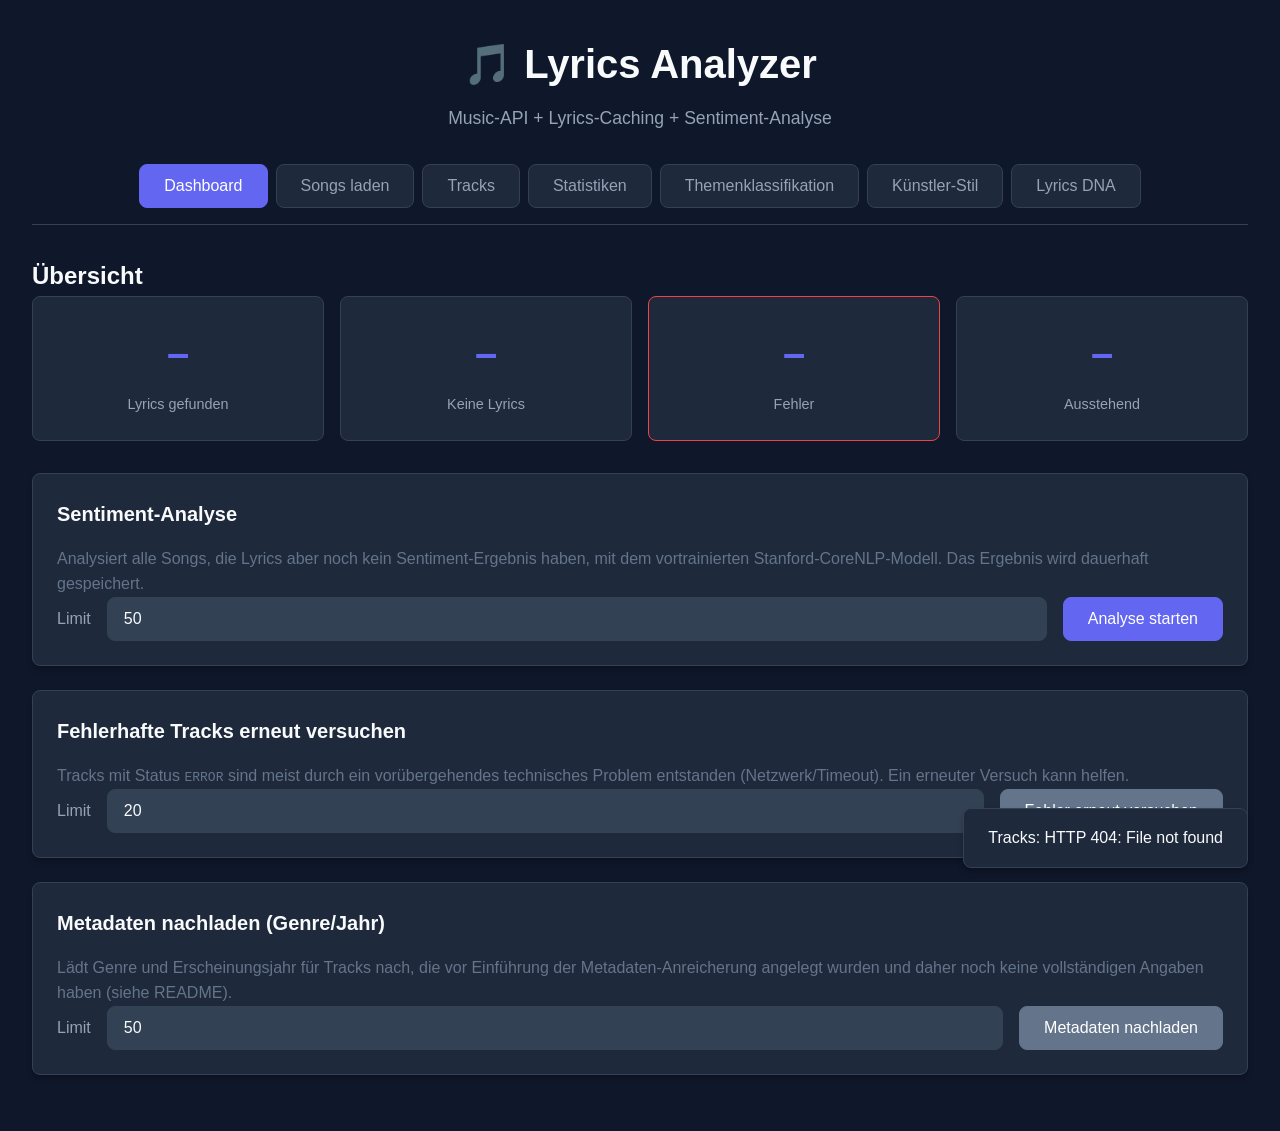
==== src/main/resources/static/index.html @ 30e9c6b4 "bug fixing" ====
<!DOCTYPE html>
<html lang="de">
<head>
    <meta charset="UTF-8">
    <meta name="viewport" content="width=device-width, initial-scale=1.0">
    <title>Lyrics Analyzer</title>
    <link rel="stylesheet" href="style.css">
</head>
<body>
<div class="app">

    <header class="app-header">
        <h1>🎵 Lyrics Analyzer</h1>
        <p class="subtitle">Music-API + Lyrics-Caching + Sentiment-Analyse</p>
    </header>

    <nav class="tabs" id="tabs">
        <button class="tab-button active" data-tab="dashboard">Dashboard</button>
        <button class="tab-button" data-tab="ingestion">Songs laden</button>
        <button class="tab-button" data-tab="tracks">Tracks</button>
        <button class="tab-button" data-tab="stats">Statistiken</button>
        <button class="tab-button" data-tab="themes">Themenklassifikation</button>
        <button class="tab-button" data-tab="style">Künstler-Stil</button>
        <button class="tab-button" data-tab="dna">Lyrics DNA</button>
    </nav>

    <main>

        <!-- DASHBOARD -->
        <section class="tab-panel active" id="panel-dashboard">
            <h2>Übersicht</h2>
            <div class="status-cards" id="status-cards">
                <div class="status-card" data-status="FOUND">
                    <div class="status-card-count" id="count-FOUND">–</div>
                    <div class="status-card-label">Lyrics gefunden</div>
                </div>
                <div class="status-card" data-status="NOT_FOUND">
                    <div class="status-card-count" id="count-NOT_FOUND">–</div>
                    <div class="status-card-label">Keine Lyrics</div>
                </div>
                <div class="status-card status-card-error" data-status="ERROR">
                    <div class="status-card-count" id="count-ERROR">–</div>
                    <div class="status-card-label">Fehler</div>
                </div>
                <div class="status-card" data-status="PENDING">
                    <div class="status-card-count" id="count-PENDING">–</div>
                    <div class="status-card-label">Ausstehend</div>
                </div>
            </div>

            <div class="card">
                <h3>Sentiment-Analyse</h3>
                <p class="muted">
                    Analysiert alle Songs, die Lyrics aber noch kein Sentiment-Ergebnis haben,
                    mit dem vortrainierten Stanford-CoreNLP-Modell. Das Ergebnis wird dauerhaft gespeichert.
                </p>
                <div class="form-row">
                    <label for="sentiment-limit">Limit</label>
                    <input type="number" id="sentiment-limit" value="50" min="1" max="500">
                    <button class="btn btn-primary" id="btn-run-sentiment">Analyse starten</button>
                </div>
                <div id="sentiment-result" class="result-box hidden"></div>
            </div>

            <div class="card">
                <h3>Fehlerhafte Tracks erneut versuchen</h3>
                <p class="muted">
                    Tracks mit Status <code>ERROR</code> sind meist durch ein vorübergehendes technisches
                    Problem entstanden (Netzwerk/Timeout). Ein erneuter Versuch kann helfen.
                </p>
                <div class="form-row">
                    <label for="retry-limit">Limit</label>
                    <input type="number" id="retry-limit" value="20" min="1" max="200">
                    <button class="btn btn-secondary" id="btn-retry-errors">Fehler erneut versuchen</button>
                </div>
                <div id="retry-result" class="result-box hidden"></div>
            </div>

            <div class="card">
                <h3>Metadaten nachladen (Genre/Jahr)</h3>
                <p class="muted">
                    Lädt Genre und Erscheinungsjahr für Tracks nach, die vor Einführung der
                    Metadaten-Anreicherung angelegt wurden und daher noch keine vollständigen
                    Angaben haben (siehe README).
                </p>
                <div class="form-row">
                    <label for="metadata-limit">Limit</label>
                    <input type="number" id="metadata-limit" value="50" min="1" max="500">
                    <button class="btn btn-secondary" id="btn-backfill-metadata">Metadaten nachladen</button>
                </div>
                <div id="backfill-result" class="result-box hidden"></div>
            </div>
        </section>

        <!-- INGESTION -->
        <section class="tab-panel" id="panel-ingestion">
            <h2>Songs suchen &amp; Lyrics laden</h2>
            <div class="card">
                <p class="muted">
                    Suchbegriff im Deezer-Format, z.B. <code>artist:"Coldplay"</code> für einen bestimmten
                    Künstler oder einfach ein freier Suchbegriff wie <code>Coldplay</code>.
                    Bereits geladene Songs werden automatisch erkannt und nicht erneut bei lyrics.ovh abgefragt.
                </p>
                <form id="ingestion-form" class="form-grid">
                    <label for="search-query">Suchbegriff</label>
                    <input type="text" id="search-query" placeholder='artist:"Coldplay"' required>

                    <label for="ingestion-limit">Max. Songs</label>
                    <input type="number" id="ingestion-limit" value="20" min="1" max="100">

                    <button type="submit" class="btn btn-primary">Songs laden</button>
                </form>
                <div id="ingestion-loading" class="loading hidden">
                    <div class="spinner"></div>
                    <span>Lade Songs und Lyrics … das kann je nach Anzahl etwas dauern.</span>
                </div>
                <div id="ingestion-result" class="result-box hidden"></div>
            </div>

            <div class="card history-card">
                <h3>Letzte Suchanfragen</h3>
                <ul id="ingestion-history" class="history-list">
                    <li class="muted">Noch keine Suche durchgeführt.</li>
                </ul>
            </div>
        </section>

        <!-- TRACKS -->
        <section class="tab-panel" id="panel-tracks">
            <h2>Tracks</h2>
            <div class="card">
                <div class="filter-row">
                    <input type="text" id="track-search" placeholder="Suche nach Künstler oder Titel …">
                    <select id="track-status-filter">
                        <option value="">Alle Status</option>
                        <option value="FOUND">FOUND</option>
                        <option value="NOT_FOUND">NOT_FOUND</option>
                        <option value="ERROR">ERROR</option>
                        <option value="PENDING">PENDING</option>
                    </select>
                    <button class="btn btn-secondary" id="btn-apply-filter">Filtern</button>
                </div>

                <div class="table-wrapper">
                    <table id="tracks-table">
                        <thead>
                        <tr>
                            <th>ID</th>
                            <th>Künstler</th>
                            <th>Titel</th>
                            <th>Album</th>
                            <th>Lyrics-Status</th>
                            <th>Sentiment</th>
                            <th>Score</th>
                            <th></th>
                        </tr>
                        </thead>
                        <tbody id="tracks-tbody">
                        <tr><td colspan="8" class="muted">Lade Tracks …</td></tr>
                        </tbody>
                    </table>
                </div>

                <div class="pagination" id="pagination">
                    <button class="btn btn-secondary" id="btn-prev-page" disabled>← Zurück</button>
                    <span id="pagination-info">Seite 1</span>
                    <button class="btn btn-secondary" id="btn-next-page" disabled>Weiter →</button>
                </div>
            </div>
        </section>

        <!-- STATS -->
        <section class="tab-panel" id="panel-stats">
            <h2>Statistiken</h2>

            <div class="card">
                <h3>Durchschnittliches Sentiment pro Genre</h3>
                <div id="stats-genre" class="stats-list">
                    <p class="muted">Lade Statistik …</p>
                </div>
            </div>

            <div class="card">
                <h3>Durchschnittliches Sentiment pro Erscheinungsjahr</h3>
                <div id="stats-year" class="stats-list">
                    <p class="muted">Lade Statistik …</p>
                </div>
            </div>
        </section>

        <!-- THEMES -->
        <section class="tab-panel" id="panel-themes">
            <h2>Themenklassifikation</h2>

            <div class="card">
                <h3>Thema für einzelnen Track vorhersagen</h3>
                <div class="form-row">
                    <input type="text" id="theme-artist" placeholder="Künstler">
                    <input type="text" id="theme-title" placeholder="Titel">
                    <button class="btn btn-primary" id="btn-classify-theme">Thema vorhersagen</button>
                </div>
                <div id="theme-result" class="result-box hidden"></div>
            </div>

            <div class="card">
                <h3>Klassifikator trainieren</h3>
                <p class="muted">Trainiert den Klassifikator mit manuell gelabelten Tracks und klassifiziert alle ungelabelten Tracks.</p>
                <div class="form-row">
                    <button class="btn btn-primary" id="btn-train-theme">Klassifikator trainieren</button>
                    <button class="btn btn-secondary" id="btn-classify-all">Alle klassifizieren</button>
                </div>
                <div id="theme-train-result" class="result-box hidden"></div>
            </div>
        </section>

        <!-- STYLE -->
        <section class="tab-panel" id="panel-style">
            <h2>Künstler-Stil-Analyse</h2>

            <div class="card">
                <h3>Künstler vergleichen</h3>
                <div class="form-row">
                    <input type="text" id="artist1" placeholder="Künstler 1">
                    <input type="text" id="artist2" placeholder="Künstler 2">
                    <button class="btn btn-primary" id="btn-compare-artists">Vergleichen</button>
                </div>
                <div id="style-compare-result" class="result-box hidden"></div>
            </div>

            <div class="card">
                <h3>Ähnliche Künstler finden</h3>
                <div class="form-row">
                    <input type="text" id="similar-artist" placeholder="Künstler">
                    <input type="number" id="similar-limit" value="5" min="1" max="20">
                    <button class="btn btn-primary" id="btn-find-similar">Ähnliche Künstler finden</button>
                </div>
                <div id="similar-result" class="result-box hidden"></div>
            </div>
        </section>

        <!-- DNA -->
        <section class="tab-panel" id="panel-dna">
            <h2>Lyrics DNA</h2>

            <div class="card">
                <h3>Künstler-DNA Visualisierung</h3>
                <p class="muted">Zeigt alle Künstler in einem 2D-Raum basierend auf ihrem Schreibstil.</p>
                <div class="form-row">
                    <button class="btn btn-primary" id="btn-load-dna">DNA laden</button>
                </div>
                <div id="dna-visualization" style="height: 500px; margin-top: 1rem;"></div>
                <div id="dna-result" class="result-box hidden"></div>
            </div>

            <div class="card">
                <h3>Künstler-DNA Details</h3>
                <div class="form-row">
                    <input type="text" id="dna-artist" placeholder="Künstler">
                    <button class="btn btn-primary" id="btn-get-dna">DNA abrufen</button>
                </div>
                <div id="dna-details-result" class="result-box hidden"></div>
            </div>
        </section>

    </main>

    <!-- Track-Detail Modal -->
    <div class="modal-overlay hidden" id="track-modal-overlay">
        <div class="modal">
            <button class="modal-close" id="modal-close-btn">&times;</button>
            <div id="modal-content">Lade …</div>
        </div>
    </div>

    <div id="toast" class="toast hidden"></div>

</div>

<script src="js/api.js"></script>
<script src="js/app.js"></script>
</body>
</html>
---- src/main/resources/static/style.css ----
/* ==================== RESET & BASE ==================== */

* {
    margin: 0;
    padding: 0;
    box-sizing: border-box;
}

:root {
    --primary-color: #6366f1;
    --primary-hover: #4f46e5;
    --secondary-color: #64748b;
    --success-color: #22c55e;
    --error-color: #ef4444;
    --warning-color: #f59e0b;
    --background-color: #0f172a;
    --surface-color: #1e293b;
    --surface-hover: #334155;
    --text-primary: #f8fafc;
    --text-secondary: #94a3b8;
    --text-muted: #64748b;
    --border-color: #334155;
    --border-radius: 8px;
    --shadow: 0 4px 6px -1px rgba(0, 0, 0, 0.3);
}

body {
    font-family: -apple-system, BlinkMacSystemFont, 'Segoe UI', Roboto, 'Helvetica Neue', Arial, sans-serif;
    background-color: var(--background-color);
    color: var(--text-primary);
    line-height: 1.6;
    min-height: 100vh;
}

/* ==================== LAYOUT ==================== */

.app {
    max-width: 1400px;
    margin: 0 auto;
    padding: 2rem;
}

/* ==================== HEADER ==================== */

.app-header {
    text-align: center;
    margin-bottom: 2rem;
}

.app-header h1 {
    font-size: 2.5rem;
    font-weight: 700;
    color: var(--text-primary);
    margin-bottom: 0.5rem;
}

.app-header .subtitle {
    color: var(--text-secondary);
    font-size: 1.1rem;
}

/* ==================== TABS ==================== */

.tabs {
    display: flex;
    gap: 0.5rem;
    margin-bottom: 2rem;
    flex-wrap: wrap;
    justify-content: center;
    border-bottom: 1px solid var(--border-color);
    padding-bottom: 1rem;
}

.tab-button {
    background: var(--surface-color);
    color: var(--text-secondary);
    border: 1px solid var(--border-color);
    padding: 0.75rem 1.5rem;
    border-radius: var(--border-radius);
    cursor: pointer;
    font-size: 1rem;
    font-weight: 500;
    transition: all 0.2s ease;
}

.tab-button:hover {
    background: var(--surface-hover);
    color: var(--text-primary);
}

.tab-button.active {
    background: var(--primary-color);
    color: white;
    border-color: var(--primary-color);
}

.tab-button.active:hover {
    background: var(--primary-hover);
}

.tab-panel {
    display: none;
}

.tab-panel.active {
    display: block;
    animation: fadeIn 0.3s ease;
}

@keyframes fadeIn {
    from { opacity: 0; transform: translateY(10px); }
    to { opacity: 1; transform: translateY(0); }
}

/* ==================== CARDS ==================== */

.card {
    background: var(--surface-color);
    border: 1px solid var(--border-color);
    border-radius: var(--border-radius);
    padding: 1.5rem;
    margin-bottom: 1.5rem;
    box-shadow: var(--shadow);
}

.card h2,
.card h3 {
    color: var(--text-primary);
    margin-bottom: 1rem;
}

.card h2 {
    font-size: 1.5rem;
}

.card h3 {
    font-size: 1.25rem;
}

/* ==================== STATUS CARDS ==================== */

.status-cards {
    display: grid;
    grid-template-columns: repeat(auto-fit, minmax(200px, 1fr));
    gap: 1rem;
    margin-bottom: 2rem;
}

.status-card {
    background: var(--surface-color);
    border: 1px solid var(--border-color);
    border-radius: var(--border-radius);
    padding: 1.5rem;
    text-align: center;
    transition: transform 0.2s ease, box-shadow 0.2s ease;
}

.status-card:hover {
    transform: translateY(-4px);
    box-shadow: 0 10px 15px -3px rgba(0, 0, 0, 0.4);
}

.status-card-error {
    border-color: var(--error-color);
}

.status-card-count {
    font-size: 2.5rem;
    font-weight: 700;
    color: var(--primary-color);
    margin-bottom: 0.5rem;
}

.status-card-label {
    color: var(--text-secondary);
    font-size: 0.9rem;
}

/* ==================== FORMS ==================== */

.form-grid {
    display: grid;
    gap: 1rem;
}

.form-row {
    display: flex;
    gap: 1rem;
    align-items: center;
    flex-wrap: wrap;
}

.form-row label {
    color: var(--text-secondary);
    font-weight: 500;
}

input[type="text"],
input[type="number"],
select {
    background: var(--surface-hover);
    border: 1px solid var(--border-color);
    color: var(--text-primary);
    padding: 0.75rem 1rem;
    border-radius: var(--border-radius);
    font-size: 1rem;
    flex: 1;
    min-width: 200px;
}

input:focus,
select:focus {
    outline: none;
    border-color: var(--primary-color);
    box-shadow: 0 0 0 3px rgba(99, 102, 241, 0.2);
}

input::placeholder {
    color: var(--text-muted);
}

/* ==================== BUTTONS ==================== */

.btn {
    background: var(--surface-color);
    color: var(--text-primary);
    border: 1px solid var(--border-color);
    padding: 0.75rem 1.5rem;
    border-radius: var(--border-radius);
    cursor: pointer;
    font-size: 1rem;
    font-weight: 500;
    transition: all 0.2s ease;
    white-space: nowrap;
}

.btn:hover:not(:disabled) {
    background: var(--surface-hover);
}

.btn:disabled {
    opacity: 0.5;
    cursor: not-allowed;
}

.btn-primary {
    background: var(--primary-color);
    border-color: var(--primary-color);
    color: white;
}

.btn-primary:hover:not(:disabled) {
    background: var(--primary-hover);
}

.btn-secondary {
    background: var(--secondary-color);
    border-color: var(--secondary-color);
    color: white;
}

.btn-secondary:hover:not(:disabled) {
    background: #475569;
}

.btn-small {
    padding: 0.5rem 1rem;
    font-size: 0.875rem;
}

.btn-details {
    background: var(--primary-color);
    color: white;
    border-color: var(--primary-color);
}

.btn-details:hover {
    background: var(--primary-hover);
}

.filter-row {
    display: flex;
    gap: 1rem;
    margin-bottom: 1.5rem;
    flex-wrap: wrap;
    align-items: center;
}

/* ==================== TABLE ==================== */

.table-wrapper {
    overflow-x: auto;
}

table {
    width: 100%;
    border-collapse: collapse;
    background: var(--surface-color);
    border-radius: var(--border-radius);
    overflow: hidden;
}

th, td {
    padding: 1rem;
    text-align: left;
    border-bottom: 1px solid var(--border-color);
}

th {
    background: var(--surface-hover);
    color: var(--text-secondary);
    font-weight: 600;
    font-size: 0.875rem;
    text-transform: uppercase;
    letter-spacing: 0.05em;
}

tbody tr:hover {
    background: rgba(99, 102, 241, 0.1);
}

.muted {
    color: var(--text-muted);
}

/* ==================== STATUS BADGES ==================== */

.status-badge {
    display: inline-block;
    padding: 0.25rem 0.75rem;
    border-radius: 9999px;
    font-size: 0.75rem;
    font-weight: 600;
    text-transform: uppercase;
    letter-spacing: 0.025em;
}

.status-FOUND {
    background: rgba(34, 197, 94, 0.2);
    color: var(--success-color);
}

.status-NOT_FOUND {
    background: rgba(239, 68, 68, 0.2);
    color: var(--error-color);
}

.status-ERROR {
    background: rgba(239, 68, 68, 0.2);
    color: var(--error-color);
}

.status-PENDING {
    background: rgba(245, 158, 11, 0.2);
    color: var(--warning-color);
}

/* ==================== LOADING ==================== */

.loading {
    display: flex;
    align-items: center;
    gap: 1rem;
    padding: 1rem;
    color: var(--text-secondary);
}

.spinner {
    width: 24px;
    height: 24px;
    border: 3px solid var(--border-color);
    border-top-color: var(--primary-color);
    border-radius: 50%;
    animation: spin 0.8s linear infinite;
}

@keyframes spin {
    to { transform: rotate(360deg); }
}

/* ==================== RESULT BOX ==================== */

.result-box {
    margin-top: 1rem;
    padding: 1rem;
    border-radius: var(--border-radius);
    font-size: 0.9rem;
}

.result-box-success {
    background: rgba(34, 197, 94, 0.15);
    border: 1px solid var(--success-color);
    color: var(--success-color);
}

.result-box-error {
    background: rgba(239, 68, 68, 0.15);
    border: 1px solid var(--error-color);
    color: var(--error-color);
}

/* ==================== HISTORY ==================== */

.history-card {
    margin-top: 1rem;
}

.history-list {
    list-style: none;
}

.history-list li {
    padding: 0.5rem 0;
    border-bottom: 1px solid var(--border-color);
}

.history-item {
    background: none;
    border: none;
    color: var(--text-secondary);
    cursor: pointer;
    padding: 0.25rem;
    text-align: left;
    width: 100%;
    transition: color 0.2s ease;
}

.history-item:hover {
    color: var(--primary-color);
    text-decoration: underline;
}

/* ==================== PAGINATION ==================== */

.pagination {
    display: flex;
    justify-content: center;
    align-items: center;
    gap: 1rem;
    margin-top: 1.5rem;
}

#pagination-info {
    color: var(--text-secondary);
    font-size: 0.9rem;
}

/* ==================== STATS ==================== */

.stats-list {
    display: flex;
    flex-direction: column;
    gap: 0.75rem;
}

.stat-item {
    display: flex;
    justify-content: space-between;
    align-items: center;
    padding: 0.75rem;
    background: var(--surface-hover);
    border-radius: var(--border-radius);
    border: 1px solid var(--border-color);
}

.stat-genre,
.stat-year {
    color: var(--text-secondary);
    font-weight: 500;
}

.stat-value {
    color: var(--primary-color);
    font-weight: 600;
}

/* ==================== MODAL ==================== */

.modal-overlay {
    position: fixed;
    top: 0;
    left: 0;
    right: 0;
    bottom: 0;
    background: rgba(0, 0, 0, 0.8);
    display: flex;
    justify-content: center;
    align-items: center;
    z-index: 1000;
    padding: 2rem;
    backdrop-filter: blur(4px);
}

.modal-overlay.hidden {
    display: none;
}

.modal {
    background: var(--surface-color);
    border: 1px solid var(--border-color);
    border-radius: var(--border-radius);
    max-width: 900px;
    width: 100%;
    max-height: 90vh;
    overflow-y: auto;
    box-shadow: 0 25px 50px -12px rgba(0, 0, 0, 0.5);
    position: relative;
}

.modal-close {
    position: absolute;
    top: 1rem;
    right: 1rem;
    background: none;
    border: none;
    color: var(--text-muted);
    font-size: 2rem;
    cursor: pointer;
    padding: 0.5rem;
    line-height: 1;
}

.modal-close:hover {
    color: var(--text-primary);
}

.modal-header {
    padding: 1.5rem;
    border-bottom: 1px solid var(--border-color);
}

.modal-header h2 {
    color: var(--text-primary);
    font-size: 1.5rem;
    margin: 0;
}

.modal-body {
    padding: 1.5rem;
}

.detail-grid {
    display: grid;
    grid-template-columns: repeat(auto-fit, minmax(200px, 1fr));
    gap: 1rem;
    margin-bottom: 1.5rem;
}

.detail-item {
    padding: 0.75rem;
    background: var(--surface-hover);
    border-radius: var(--border-radius);
}

.detail-item strong {
    color: var(--text-secondary);
    display: block;
    margin-bottom: 0.25rem;
}

.lyrics-section {
    margin-top: 1.5rem;
    padding-top: 1.5rem;
    border-top: 1px solid var(--border-color);
}

.lyrics-section h3 {
    color: var(--text-primary);
    margin-bottom: 1rem;
}

.lyrics-text {
    background: var(--background-color);
    padding: 1.5rem;
    border-radius: var(--border-radius);
    overflow-x: auto;
    white-space: pre-wrap;
    word-wrap: break-word;
    font-family: 'Monaco', 'Menlo', monospace;
    font-size: 0.9rem;
    line-height: 1.6;
    color: var(--text-secondary);
    border: 1px solid var(--border-color);
}

/* ==================== TOAST ==================== */

.toast {
    position: fixed;
    bottom: 2rem;
    right: 2rem;
    background: var(--surface-color);
    border: 1px solid var(--border-color);
    padding: 1rem 1.5rem;
    border-radius: var(--border-radius);
    box-shadow: var(--shadow);
    z-index: 1001;
    transition: opacity 0.3s ease, transform 0.3s ease;
}

.toast.hidden {
    opacity: 0;
    transform: translateY(20px);
    pointer-events: none;
}

/* ==================== HIDDEN ==================== */

.hidden {
    display: none !important;
}

/* ==================== RESPONSIVE ==================== */

@media (max-width: 768px) {
    .app {
        padding: 1rem;
    }
    
    .app-header h1 {
        font-size: 1.8rem;
    }
    
    .tabs {
        flex-direction: column;
        gap: 0.25rem;
    }
    
    .tab-button {
        width: 100%;
    }
    
    .status-cards {
        grid-template-columns: repeat(2, 1fr);
    }
    
    .form-row {
        flex-direction: column;
        align-items: stretch;
    }
    
    .form-row input,
    .form-row select {
        width: 100%;
    }
    
    .filter-row {
        flex-direction: column;
        align-items: stretch;
    }
    
    .filter-row input,
    .filter-row select {
        width: 100%;
    }
    
    .modal {
        margin: 1rem;
    }
}

@media (max-width: 480px) {
    .status-cards {
        grid-template-columns: 1fr;
    }
    
    table {
        font-size: 0.875rem;
    }
    
    th, td {
        padding: 0.75rem 0.5rem;
    }
}
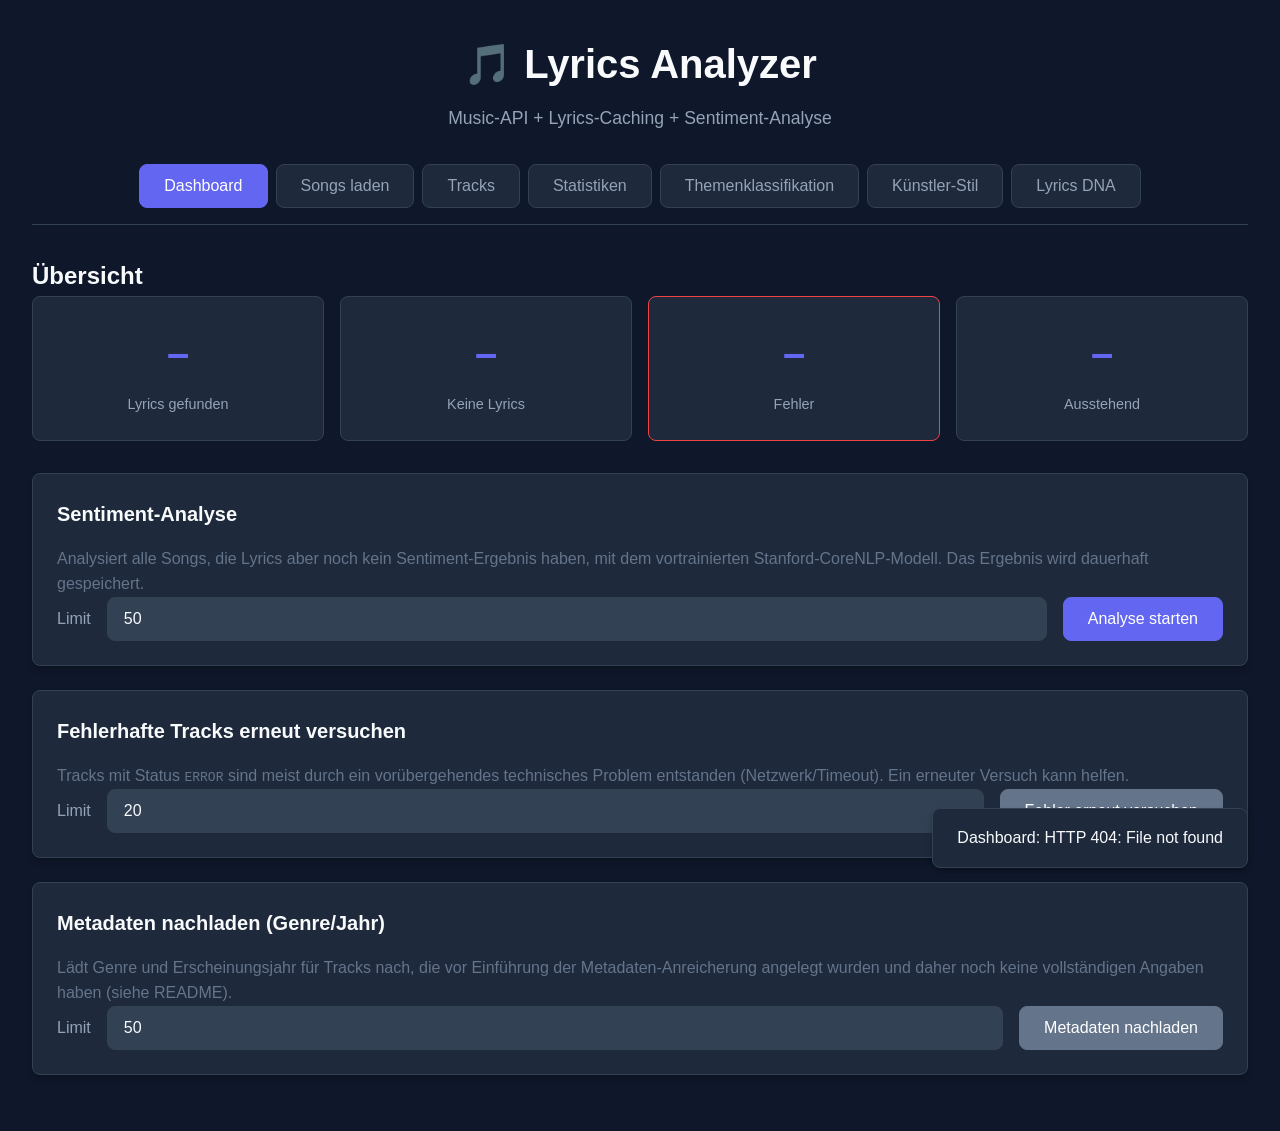
==== commit d03175ef: "adding gui features for theme" ====
--- a/src/main/resources/static/index.html
+++ b/src/main/resources/static/index.html
@@ -59,6 +59,10 @@
                     <input type="number" id="sentiment-limit" value="50" min="1" max="500">
                     <button class="btn btn-primary" id="btn-run-sentiment">Analyse starten</button>
                 </div>
+                <div id="sentiment-loading" class="loading hidden">
+                    <div class="spinner"></div>
+                    <span>Analysiere …</span>
+                </div>
                 <div id="sentiment-result" class="result-box hidden"></div>
             </div>
 
@@ -72,6 +76,10 @@
                     <label for="retry-limit">Limit</label>
                     <input type="number" id="retry-limit" value="20" min="1" max="200">
                     <button class="btn btn-secondary" id="btn-retry-errors">Fehler erneut versuchen</button>
+                </div>
+                <div id="retry-loading" class="loading hidden">
+                    <div class="spinner"></div>
+                    <span>Versuche erneut …</span>
                 </div>
                 <div id="retry-result" class="result-box hidden"></div>
             </div>
@@ -87,6 +95,10 @@
                     <label for="metadata-limit">Limit</label>
                     <input type="number" id="metadata-limit" value="50" min="1" max="500">
                     <button class="btn btn-secondary" id="btn-backfill-metadata">Metadaten nachladen</button>
+                </div>
+                <div id="backfill-loading" class="loading hidden">
+                    <div class="spinner"></div>
+                    <span>Lade Metadaten …</span>
                 </div>
                 <div id="backfill-result" class="result-box hidden"></div>
             </div>
@@ -141,22 +153,32 @@
                     <button class="btn btn-secondary" id="btn-apply-filter">Filtern</button>
                 </div>
 
+                <div class="action-bar">
+                    <label class="checkbox-label">
+                        <input type="checkbox" id="select-all-tracks"> <strong>Alle auswählen</strong>
+                    </label>
+                    <button class="btn btn-danger" id="btn-delete-selected" disabled>Ausgewählte löschen</button>
+                    <span id="selected-count" class="muted"></span>
+                </div>
+
                 <div class="table-wrapper">
                     <table id="tracks-table">
                         <thead>
                         <tr>
+                            <th style="width: 40px;"><input type="checkbox" id="select-all-header"></th>
                             <th>ID</th>
                             <th>Künstler</th>
                             <th>Titel</th>
                             <th>Album</th>
+                            <th>Theme</th>
                             <th>Lyrics-Status</th>
                             <th>Sentiment</th>
                             <th>Score</th>
-                            <th></th>
+                            <th>Aktion</th>
                         </tr>
                         </thead>
                         <tbody id="tracks-tbody">
-                        <tr><td colspan="8" class="muted">Lade Tracks …</td></tr>
+                        <tr><td colspan="10" class="muted">Lade Tracks …</td></tr>
                         </tbody>
                     </table>
                 </div>
@@ -199,6 +221,10 @@
                     <input type="text" id="theme-title" placeholder="Titel">
                     <button class="btn btn-primary" id="btn-classify-theme">Thema vorhersagen</button>
                 </div>
+                <div id="theme-loading" class="loading hidden">
+                    <div class="spinner"></div>
+                    <span>Analysiere …</span>
+                </div>
                 <div id="theme-result" class="result-box hidden"></div>
             </div>
 
@@ -208,6 +234,10 @@
                 <div class="form-row">
                     <button class="btn btn-primary" id="btn-train-theme">Klassifikator trainieren</button>
                     <button class="btn btn-secondary" id="btn-classify-all">Alle klassifizieren</button>
+                </div>
+                <div id="theme-train-loading" class="loading hidden">
+                    <div class="spinner"></div>
+                    <span>Trainiere Klassifikator …</span>
                 </div>
                 <div id="theme-train-result" class="result-box hidden"></div>
             </div>
@@ -224,6 +254,10 @@
                     <input type="text" id="artist2" placeholder="Künstler 2">
                     <button class="btn btn-primary" id="btn-compare-artists">Vergleichen</button>
                 </div>
+                <div id="style-compare-loading" class="loading hidden">
+                    <div class="spinner"></div>
+                    <span>Vergleiche Künstler …</span>
+                </div>
                 <div id="style-compare-result" class="result-box hidden"></div>
             </div>
 
@@ -234,6 +268,10 @@
                     <input type="number" id="similar-limit" value="5" min="1" max="20">
                     <button class="btn btn-primary" id="btn-find-similar">Ähnliche Künstler finden</button>
                 </div>
+                <div id="similar-loading" class="loading hidden">
+                    <div class="spinner"></div>
+                    <span>Suche ähnliche Künstler …</span>
+                </div>
                 <div id="similar-result" class="result-box hidden"></div>
             </div>
         </section>
@@ -248,6 +286,10 @@
                 <div class="form-row">
                     <button class="btn btn-primary" id="btn-load-dna">DNA laden</button>
                 </div>
+                <div id="dna-loading" class="loading hidden">
+                    <div class="spinner"></div>
+                    <span>Lade DNA …</span>
+                </div>
                 <div id="dna-visualization" style="height: 500px; margin-top: 1rem;"></div>
                 <div id="dna-result" class="result-box hidden"></div>
             </div>
@@ -257,6 +299,10 @@
                 <div class="form-row">
                     <input type="text" id="dna-artist" placeholder="Künstler">
                     <button class="btn btn-primary" id="btn-get-dna">DNA abrufen</button>
+                </div>
+                <div id="dna-details-loading" class="loading hidden">
+                    <div class="spinner"></div>
+                    <span>Lade Details …</span>
                 </div>
                 <div id="dna-details-result" class="result-box hidden"></div>
             </div>
--- a/src/main/resources/static/style.css
+++ b/src/main/resources/static/style.css
@@ -672,3 +672,51 @@
         padding: 0.75rem 0.5rem;
     }
 }
+
+/* ==================== TRACK SELECTION ==================== */
+
+.action-bar {
+    display: flex;
+    align-items: center;
+    gap: 1rem;
+    margin-bottom: 1rem;
+    padding: 0.75rem;
+    background-color: var(--surface-hover);
+    border-radius: var(--border-radius);
+    flex-wrap: wrap;
+}
+
+.checkbox-label {
+    display: flex;
+    align-items: center;
+    gap: 0.5rem;
+    cursor: pointer;
+}
+
+.checkbox-label input[type="checkbox"] {
+    width: 18px;
+    height: 18px;
+    cursor: pointer;
+}
+
+.track-checkbox {
+    cursor: pointer;
+}
+
+.btn-danger {
+    background-color: var(--error-color);
+    color: white;
+}
+
+.btn-danger:hover {
+    background-color: #dc2626;
+}
+
+.btn-danger:disabled {
+    background-color: #7f1d1d;
+    cursor: not-allowed;
+}
+
+#select-all-header {
+    cursor: pointer;
+}
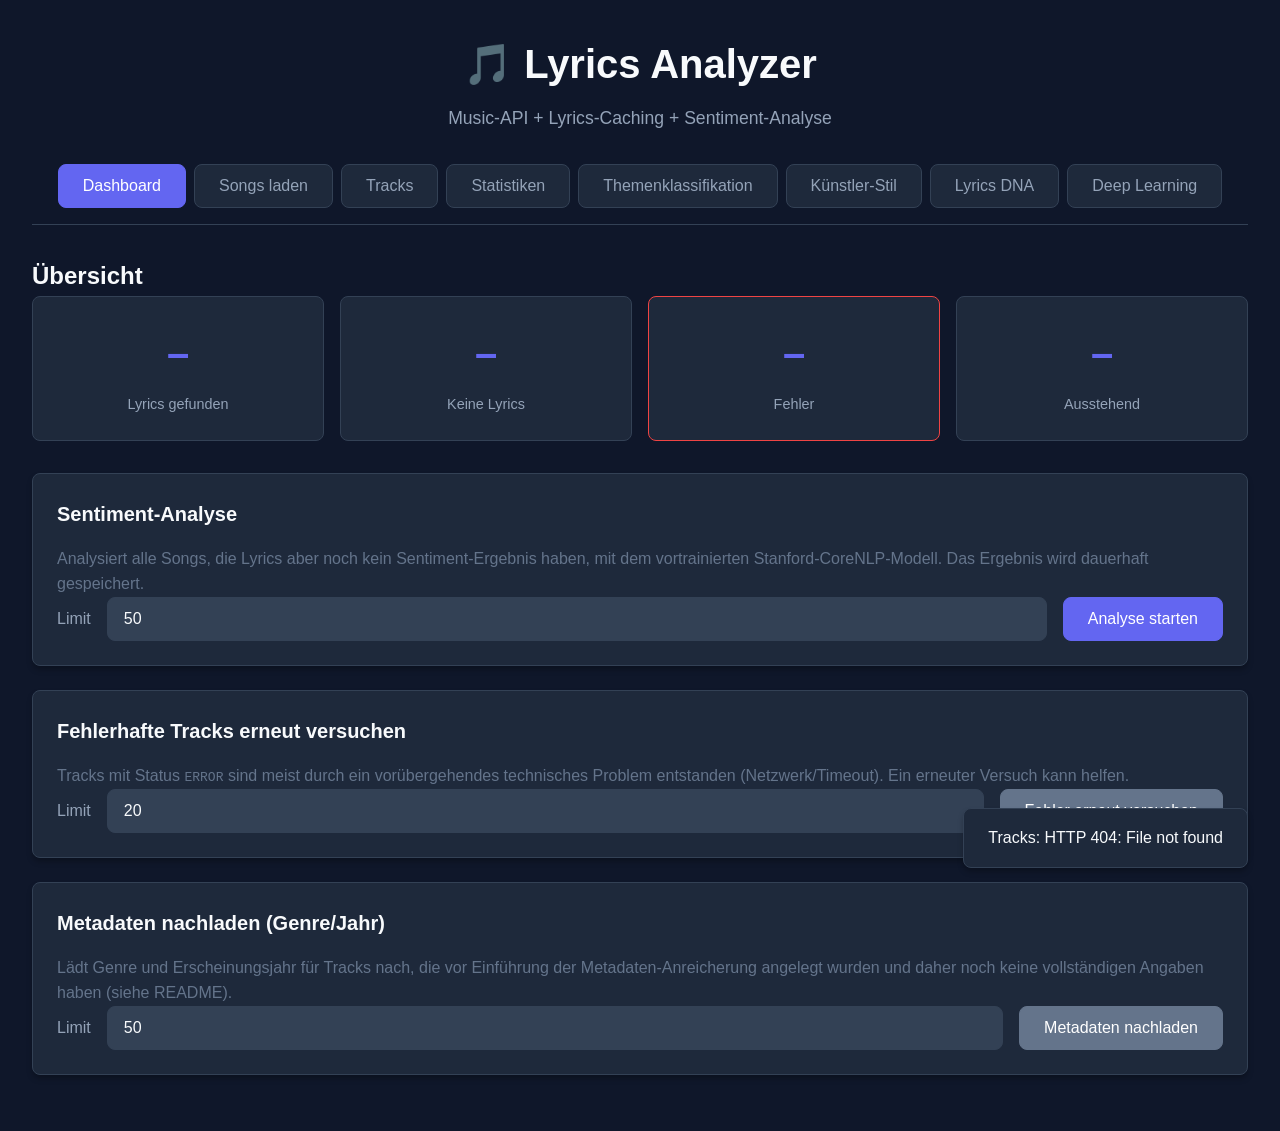
==== commit 743e1103: "adding deeplearning" ====
--- a/src/main/resources/static/index.html
+++ b/src/main/resources/static/index.html
@@ -22,6 +22,7 @@
         <button class="tab-button" data-tab="themes">Themenklassifikation</button>
         <button class="tab-button" data-tab="style">Künstler-Stil</button>
         <button class="tab-button" data-tab="dna">Lyrics DNA</button>
+        <button class="tab-button" data-tab="deeplearning">Deep Learning</button>
     </nav>
 
     <main>
@@ -290,7 +291,7 @@
                     <div class="spinner"></div>
                     <span>Lade DNA …</span>
                 </div>
-                <div id="dna-visualization" style="height: 500px; margin-top: 1rem;"></div>
+                <div id="dna-visualization" style="height: 600px; margin-top: 1rem;"></div>
                 <div id="dna-result" class="result-box hidden"></div>
             </div>
 
@@ -307,7 +308,96 @@
                 <div id="dna-details-result" class="result-box hidden"></div>
             </div>
         </section>
-
+        <!-- DEEP LEARNING -->
+        <section class="tab-panel" id="panel-deeplearning">
+            <h2>🧠 Deep Learning – Themenklassifikation</h2>
+
+            <!-- Modell-Status -->
+            <div class="card" id="dl-status-card">
+                <h3>Modell-Status</h3>
+                <div id="dl-status-display" class="dl-status-grid">
+                    <div class="dl-status-item">
+                        <span class="dl-status-label">Status</span>
+                        <span class="dl-status-value" id="dl-trained-indicator">Nicht trainiert</span>
+                    </div>
+                    <div class="dl-status-item">
+                        <span class="dl-status-label">Trainingsdaten</span>
+                        <span class="dl-status-value" id="dl-training-samples">–</span>
+                    </div>
+                    <div class="dl-status-item">
+                        <span class="dl-status-label">Vokabular-Größe</span>
+                        <span class="dl-status-value" id="dl-vocab-size">–</span>
+                    </div>
+                </div>
+                <button class="btn btn-secondary btn-small" id="btn-dl-refresh-status"
+                        style="margin-top: 0.75rem;">Status aktualisieren</button>
+            </div>
+
+            <!-- Training -->
+            <div class="card">
+                <h3>Modell trainieren</h3>
+                <p class="muted" style="margin-bottom: 1rem;">
+                    Trainiert ein mehrschichtiges neuronales Netz (MLP, 3 Dense-Schichten + Dropout)
+                    auf TF-IDF-Vektoren der Songtexte. Alle Tracks mit Theme-Label werden als
+                    Trainingsdaten genutzt.<br>
+                    <strong>Hinweis:</strong> Training dauert je nach Datenmenge und Hardware
+                    10–60 Sekunden und blockiert kurz den Browser-Tab.
+                </p>
+
+                <div class="dl-architecture-info">
+                    <strong>Netz-Architektur:</strong>
+                    Input(Vokabular) → Dense(512, ReLU) → Dropout(0.4) → Dense(256, ReLU) →
+                    Dropout(0.3) → Dense(128, ReLU) → Dropout(0.2) → Softmax(14 Klassen)
+                </div>
+
+                <div class="form-row" style="margin-top: 1rem;">
+                    <button class="btn btn-primary" id="btn-dl-train">Training starten</button>
+                    <button class="btn btn-secondary" id="btn-dl-classify-all">
+                        Alle unlabelten Tracks klassifizieren
+                    </button>
+                </div>
+
+                <div id="dl-train-loading" class="loading hidden">
+                    <div class="spinner"></div>
+                    <span>Trainiere … (bitte warten, DL4J lädt native Bibliotheken beim ersten Mal)</span>
+                </div>
+                <div id="dl-train-result" class="result-box hidden"></div>
+            </div>
+
+            <!-- Einzelklassifikation -->
+            <div class="card">
+                <h3>Einzelnen Track klassifizieren</h3>
+                <div class="form-row">
+                    <input type="text" id="dl-classify-artist" placeholder="Künstler">
+                    <input type="text" id="dl-classify-title" placeholder="Titel">
+                    <button class="btn btn-primary" id="btn-dl-classify">Klassifizieren (DL)</button>
+                </div>
+                <div id="dl-classify-loading" class="loading hidden">
+                    <div class="spinner"></div>
+                    <span>Klassifiziere …</span>
+                </div>
+                <div id="dl-classify-result" class="result-box hidden"></div>
+            </div>
+
+            <!-- Modellvergleich -->
+            <div class="card">
+                <h3>Modellvergleich: DL vs. Weka</h3>
+                <p class="muted" style="margin-bottom: 1rem;">
+                    Vergleicht die Vorhersagen beider Modelle für denselben Track.
+                    Zeigt, wo sie übereinstimmen und wo sie abweichen.
+                </p>
+                <div class="form-row">
+                    <input type="text" id="dl-compare-artist" placeholder="Künstler">
+                    <input type="text" id="dl-compare-title" placeholder="Titel">
+                    <button class="btn btn-secondary" id="btn-dl-compare">Modelle vergleichen</button>
+                </div>
+                <div id="dl-compare-loading" class="loading hidden">
+                    <div class="spinner"></div>
+                    <span>Vergleiche …</span>
+                </div>
+                <div id="dl-compare-result" class="result-box hidden"></div>
+            </div>
+        </section>
     </main>
 
     <!-- Track-Detail Modal -->
--- a/src/main/resources/static/style.css
+++ b/src/main/resources/static/style.css
@@ -720,3 +720,127 @@
 #select-all-header {
     cursor: pointer;
 }
+<style>
+     /* Deep Learning Tab */
+ .dl-status-grid {
+     display: grid;
+     grid-template-columns: repeat(auto-fit, minmax(180px, 1fr));
+     gap: 1rem;
+     margin-bottom: 0.5rem;
+ }
+
+.dl-status-item {
+    background: var(--surface-hover);
+    border: 1px solid var(--border-color);
+    border-radius: var(--border-radius);
+    padding: 0.75rem 1rem;
+    display: flex;
+    flex-direction: column;
+    gap: 0.25rem;
+}
+
+.dl-status-label {
+    color: var(--text-secondary);
+    font-size: 0.8rem;
+    text-transform: uppercase;
+    letter-spacing: 0.05em;
+}
+
+.dl-status-value {
+    color: var(--primary-color);
+    font-weight: 600;
+    font-size: 1.1rem;
+}
+
+.dl-status-value.trained {
+    color: var(--success-color);
+}
+
+.dl-status-value.not-trained {
+    color: var(--text-muted);
+}
+
+.dl-architecture-info {
+    background: var(--background-color);
+    border: 1px solid var(--border-color);
+    border-radius: var(--border-radius);
+    padding: 0.75rem 1rem;
+    font-family: 'Monaco', 'Menlo', monospace;
+    font-size: 0.82rem;
+    color: var(--text-secondary);
+    line-height: 1.5;
+}
+
+.dl-compare-grid {
+    display: grid;
+    grid-template-columns: 1fr 1fr;
+    gap: 1rem;
+    margin-top: 1rem;
+}
+
+@media (max-width: 768px) {
+    .dl-compare-grid {
+        grid-template-columns: 1fr;
+    }
+}
+
+.dl-model-box {
+    background: var(--surface-hover);
+    border: 1px solid var(--border-color);
+    border-radius: var(--border-radius);
+    padding: 1rem;
+}
+
+.dl-model-box h4 {
+    margin-bottom: 0.75rem;
+    color: var(--text-secondary);
+    font-size: 0.9rem;
+    text-transform: uppercase;
+    letter-spacing: 0.05em;
+}
+
+.dl-theme-bar {
+    display: flex;
+    align-items: center;
+    gap: 0.5rem;
+    margin-bottom: 0.3rem;
+    font-size: 0.8rem;
+}
+
+.dl-theme-bar-label {
+    width: 90px;
+    color: var(--text-secondary);
+    flex-shrink: 0;
+    white-space: nowrap;
+    overflow: hidden;
+    text-overflow: ellipsis;
+}
+
+.dl-theme-bar-fill {
+    height: 8px;
+    background: var(--primary-color);
+    border-radius: 4px;
+    transition: width 0.3s ease;
+    min-width: 2px;
+}
+
+.dl-theme-bar-pct {
+    color: var(--text-muted);
+    font-size: 0.75rem;
+    width: 32px;
+    text-align: right;
+    flex-shrink: 0;
+}
+
+.dl-confidence-badge {
+    display: inline-block;
+    padding: 0.2rem 0.6rem;
+    border-radius: 9999px;
+    font-size: 0.75rem;
+    font-weight: 600;
+}
+
+.dl-confidence-high { background: rgba(34,197,94,0.2); color: var(--success-color); }
+.dl-confidence-mid  { background: rgba(245,158,11,0.2); color: var(--warning-color); }
+.dl-confidence-low  { background: rgba(239,68,68,0.2);  color: var(--error-color); }
+</style>
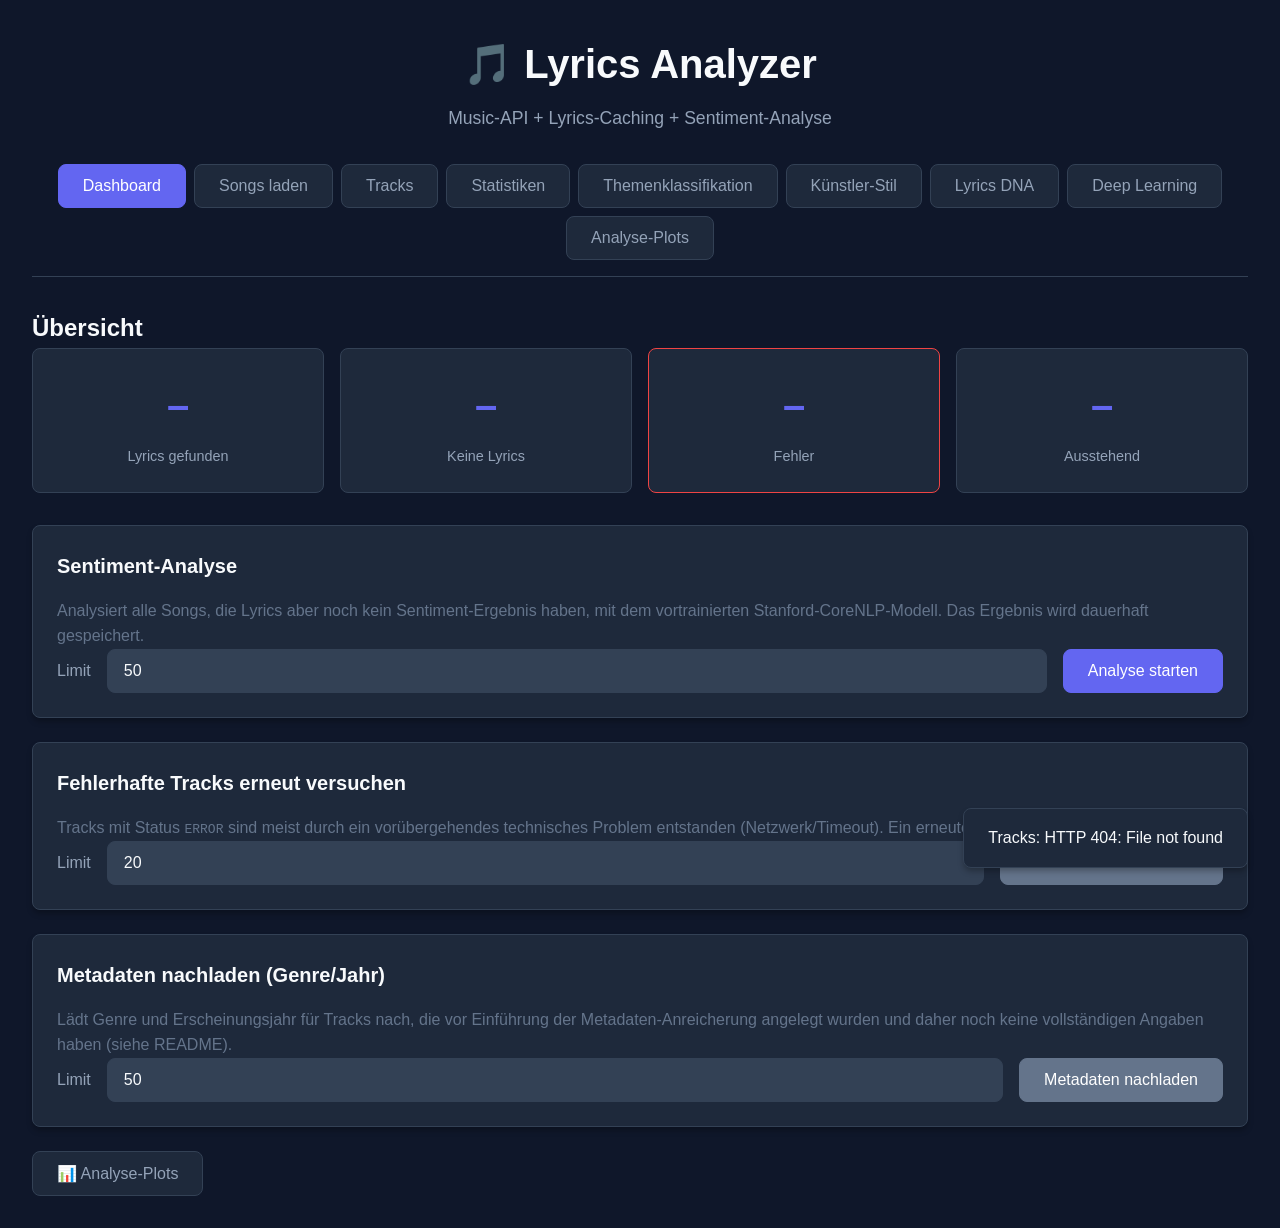
==== commit 9cc7a034: "adding plots" ====
--- a/src/main/resources/static/index.html
+++ b/src/main/resources/static/index.html
@@ -5,6 +5,7 @@
     <meta name="viewport" content="width=device-width, initial-scale=1.0">
     <title>Lyrics Analyzer</title>
     <link rel="stylesheet" href="style.css">
+    <script src="https://cdn.plot.ly/plotly-2.32.0.min.js"></script>
 </head>
 <body>
 <div class="app">
@@ -23,6 +24,7 @@
         <button class="tab-button" data-tab="style">Künstler-Stil</button>
         <button class="tab-button" data-tab="dna">Lyrics DNA</button>
         <button class="tab-button" data-tab="deeplearning">Deep Learning</button>
+        <button class="tab-button" data-tab="plots">Analyse-Plots</button>
     </nav>
 
     <main>
@@ -310,7 +312,7 @@
         </section>
         <!-- DEEP LEARNING -->
         <section class="tab-panel" id="panel-deeplearning">
-            <h2>🧠 Deep Learning – Themenklassifikation</h2>
+            <h2>Deep Learning – Themenklassifikation</h2>
 
             <!-- Modell-Status -->
             <div class="card" id="dl-status-card">
@@ -398,6 +400,126 @@
                 <div id="dl-compare-result" class="result-box hidden"></div>
             </div>
         </section>
+        <!-- ====== ANALYSE-PLOTS TAB (in <nav class="tabs"> einfügen) ====== -->
+        <!-- Tab-Button nach dem "deeplearning"-Button einfügen: -->
+        <button class="tab-button" data-tab="plots">📊 Analyse-Plots</button>
+
+        <!-- ====== PANEL (vor dem schließenden </main>-Tag einfügen) ====== -->
+        <section class="tab-panel" id="panel-plots">
+            <h2>📊 Analyse-Plots</h2>
+            <p class="muted" style="margin-bottom:1.5rem;">
+                Interaktive Plotly.js-Visualisierungen der Style-Features, Sentiment-Werte und Themes.
+                Alle Plots basieren auf den aktuell in der Datenbank gespeicherten Tracks.
+                <strong>Voraussetzung:</strong> Tracks mit Lyrics + Sentiment-Analyse.
+            </p>
+
+            <div style="display:flex;gap:1rem;align-items:center;flex-wrap:wrap;margin-bottom:1.5rem;">
+                <button class="btn btn-primary" id="btn-render-plots">Alle Plots laden</button>
+                <span class="muted" style="font-size:0.85rem;">
+            Tipp: In jedem Plot kann gezoomt, gescrollt und gefiltert werden (Legende anklicken).
+        </span>
+            </div>
+
+            <!-- 1. SPLOM -->
+            <div class="card">
+                <h3>1. Scatter Matrix (SPLOM) – Style-Features nach Genre</h3>
+                <p class="muted" style="margin-bottom:0.75rem;">
+                    Jeder Punkt = ein Track. Farbe = Genre-Kategorie. Zeigt Korrelationen
+                    zwischen den 6 wichtigsten Style-Features auf einen Blick.
+                    Interessant: Trennen sich Rock- und Rap-Tracks im Feature-Raum?
+                </p>
+                <div id="plot-splom" style="min-height:300px;">
+                    <p class="muted" style="padding:1rem;">→ „Alle Plots laden" drücken</p>
+                </div>
+            </div>
+
+            <!-- 2. Parallel Coordinates -->
+            <div class="card">
+                <h3>2. Parallel Coordinates – Style-Profil je Künstler</h3>
+                <p class="muted" style="margin-bottom:0.75rem;">
+                    Jede Linie = ein Künstler (Durchschnitt seiner Tracks). Farbe = Genre.
+                    Achsen können per Drag verschoben werden. Wertebereiche auf jeder Achse
+                    einschränken, um Künstler-Cluster zu isolieren.
+                </p>
+                <div id="plot-parallel" style="min-height:300px;">
+                    <p class="muted" style="padding:1rem;">→ „Alle Plots laden" drücken</p>
+                </div>
+            </div>
+
+            <!-- 3. Violin Plot -->
+            <div class="card">
+                <h3>3. Violin-Plot – Feature-Verteilung nach Sentiment-Klasse</h3>
+                <p class="muted" style="margin-bottom:0.75rem;">
+                    Zeigt die Verteilung eines gewählten Features über die fünf Sentiment-Klassen.
+                    Unterscheiden sich sehr negative und sehr positive Songs in ihrer Reimdichte?
+                </p>
+                <div style="margin-bottom:1rem;">
+                    <label for="violin-feature-select" style="color:var(--text-secondary);margin-right:0.5rem;">Feature:</label>
+                    <select id="violin-feature-select" style="min-width:220px;">
+                        <option value="uniqueWordRatio">Unique-Wort-Anteil</option>
+                        <option value="rhymeDensity">Reimdichte</option>
+                        <option value="avgWordLength">Ø Wortlänge</option>
+                        <option value="avgLineLength">Ø Zeilenlänge</option>
+                        <option value="exclamationDensity">Ausrufezeichen-Dichte</option>
+                        <option value="questionMarkDensity">Fragezeichen-Dichte</option>
+                        <option value="capitalWordRatio">Großbuchstaben-Anteil</option>
+                    </select>
+                </div>
+                <div id="plot-violin" style="min-height:300px;">
+                    <p class="muted" style="padding:1rem;">→ „Alle Plots laden" drücken</p>
+                </div>
+            </div>
+
+            <!-- 4. Korrelations-Heatmap -->
+            <div class="card">
+                <h3>4. Korrelationsmatrix – Pearson r zwischen allen Features</h3>
+                <p class="muted" style="margin-bottom:0.75rem;">
+                    Zeigt, welche Style-Features stark korrelieren (blau = positiv, rot = negativ).
+                    Hohe Korrelation = redundante Features; hilft, das Modell zu verstehen.
+                </p>
+                <div id="plot-heatmap" style="min-height:300px;">
+                    <p class="muted" style="padding:1rem;">→ „Alle Plots laden" drücken</p>
+                </div>
+            </div>
+
+            <!-- 5. Bubble Chart (Themes) -->
+            <div class="card">
+                <h3>5. Bubble Chart – Theme-Cluster im Feature-Raum</h3>
+                <p class="muted" style="margin-bottom:0.75rem;">
+                    Jeder Punkt = ein gelabelter Track. X = Unique-Wort-Anteil, Y = Reimdichte,
+                    Blasengröße = Sentiment. Farbe = Theme-Label. Trennen sich die Themes voneinander?
+                    (Voraussetzung: Tracks mit Theme-Labels im Tracks-Tab)
+                </p>
+                <div id="plot-theme-bubble" style="min-height:300px;">
+                    <p class="muted" style="padding:1rem;">→ „Alle Plots laden" drücken</p>
+                </div>
+            </div>
+
+            <!-- 6. Sentiment-Trend -->
+            <div class="card">
+                <h3>6. Sentiment-Trend nach Erscheinungsjahr &amp; Genre</h3>
+                <p class="muted" style="margin-bottom:0.75rem;">
+                    Wie entwickelt sich das Sentiment über die Jahre – und unterscheiden sich
+                    Genres in ihrem zeitlichen Verlauf? (Voraussetzung: Metadaten nachladen im Dashboard)
+                </p>
+                <div id="plot-sentiment-trend" style="min-height:300px;">
+                    <p class="muted" style="padding:1rem;">→ „Alle Plots laden" drücken</p>
+                </div>
+            </div>
+
+            <!-- 7. Radar Chart -->
+            <div class="card">
+                <h3>7. Radar-Chart – Style-Profil nach Genre</h3>
+                <p class="muted" style="margin-bottom:0.75rem;">
+                    Normalisiertes Durchschnitts-Style-Profil pro Genre-Kategorie.
+                    Alle Features auf 0–1 skaliert für direkte Vergleichbarkeit.
+                    Welches Genre reimt am meisten? Wer hat die längsten Wörter?
+                </p>
+                <div id="plot-genre-radar" style="min-height:300px;">
+                    <p class="muted" style="padding:1rem;">→ „Alle Plots laden" drücken</p>
+                </div>
+            </div>
+        </section>
     </main>
 
     <!-- Track-Detail Modal -->
@@ -414,5 +536,6 @@
 
 <script src="js/api.js"></script>
 <script src="js/app.js"></script>
+<script src="js/plots.js"></script>
 </body>
 </html>
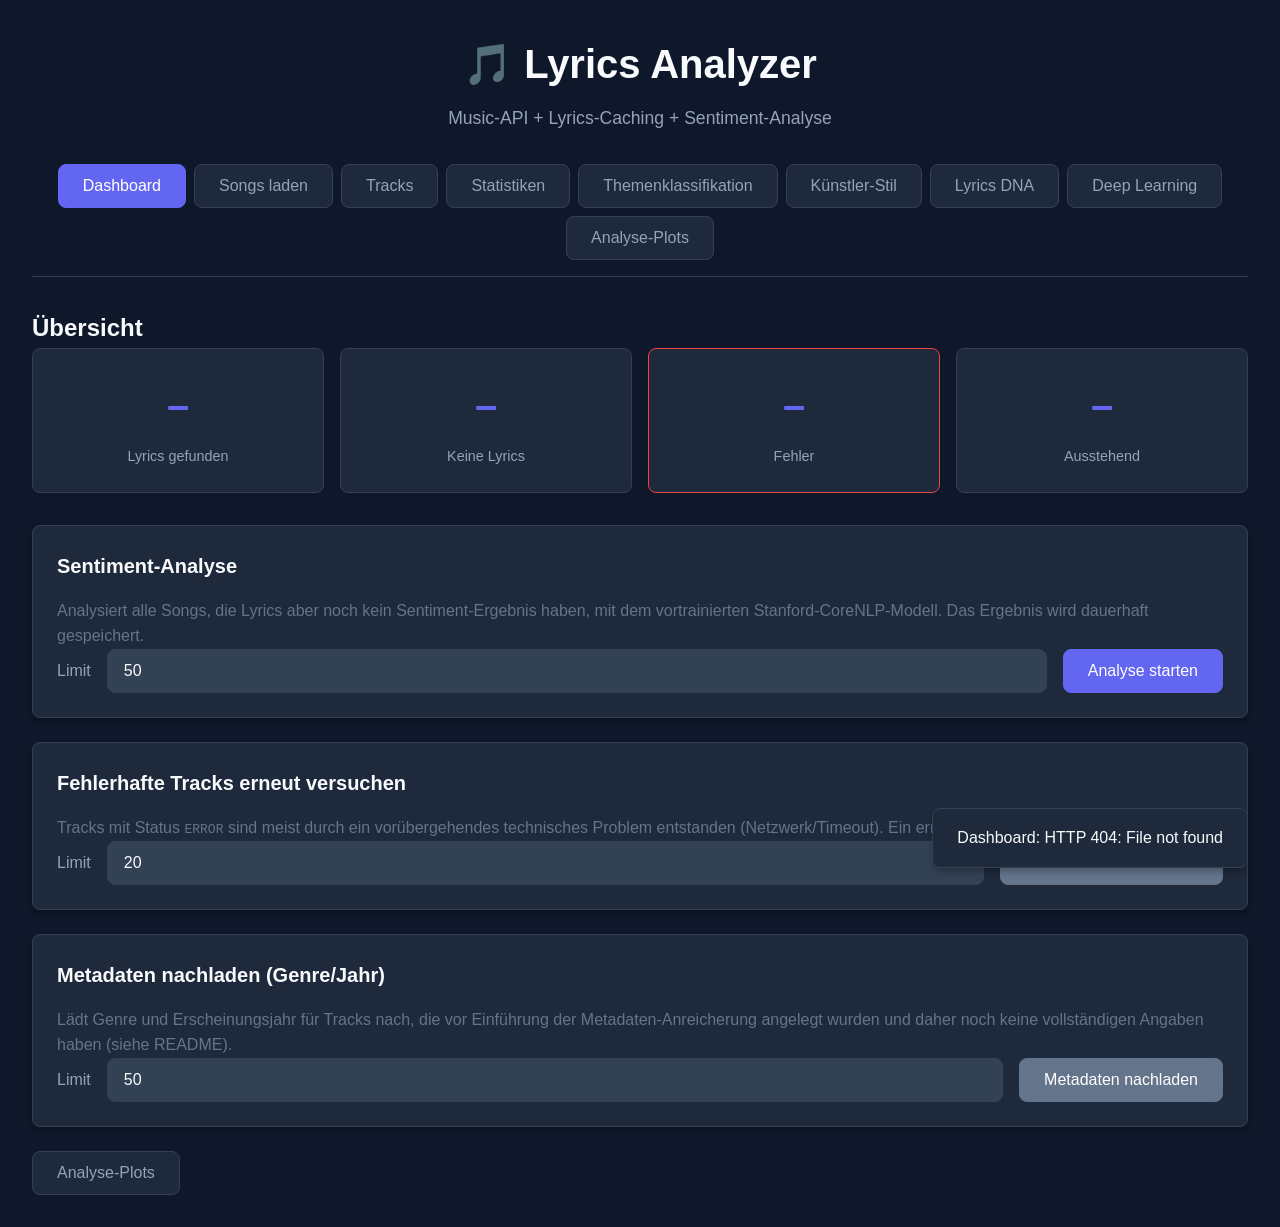
==== commit d1986f52: "deleting emojis in index html" ====
--- a/src/main/resources/static/index.html
+++ b/src/main/resources/static/index.html
@@ -401,12 +401,11 @@
             </div>
         </section>
         <!-- ====== ANALYSE-PLOTS TAB (in <nav class="tabs"> einfügen) ====== -->
-        <!-- Tab-Button nach dem "deeplearning"-Button einfügen: -->
-        <button class="tab-button" data-tab="plots">📊 Analyse-Plots</button>
+        <button class="tab-button" data-tab="plots">Analyse-Plots</button>
 
         <!-- ====== PANEL (vor dem schließenden </main>-Tag einfügen) ====== -->
         <section class="tab-panel" id="panel-plots">
-            <h2>📊 Analyse-Plots</h2>
+            <h2>Analyse-Plots</h2>
             <p class="muted" style="margin-bottom:1.5rem;">
                 Interaktive Plotly.js-Visualisierungen der Style-Features, Sentiment-Werte und Themes.
                 Alle Plots basieren auf den aktuell in der Datenbank gespeicherten Tracks.
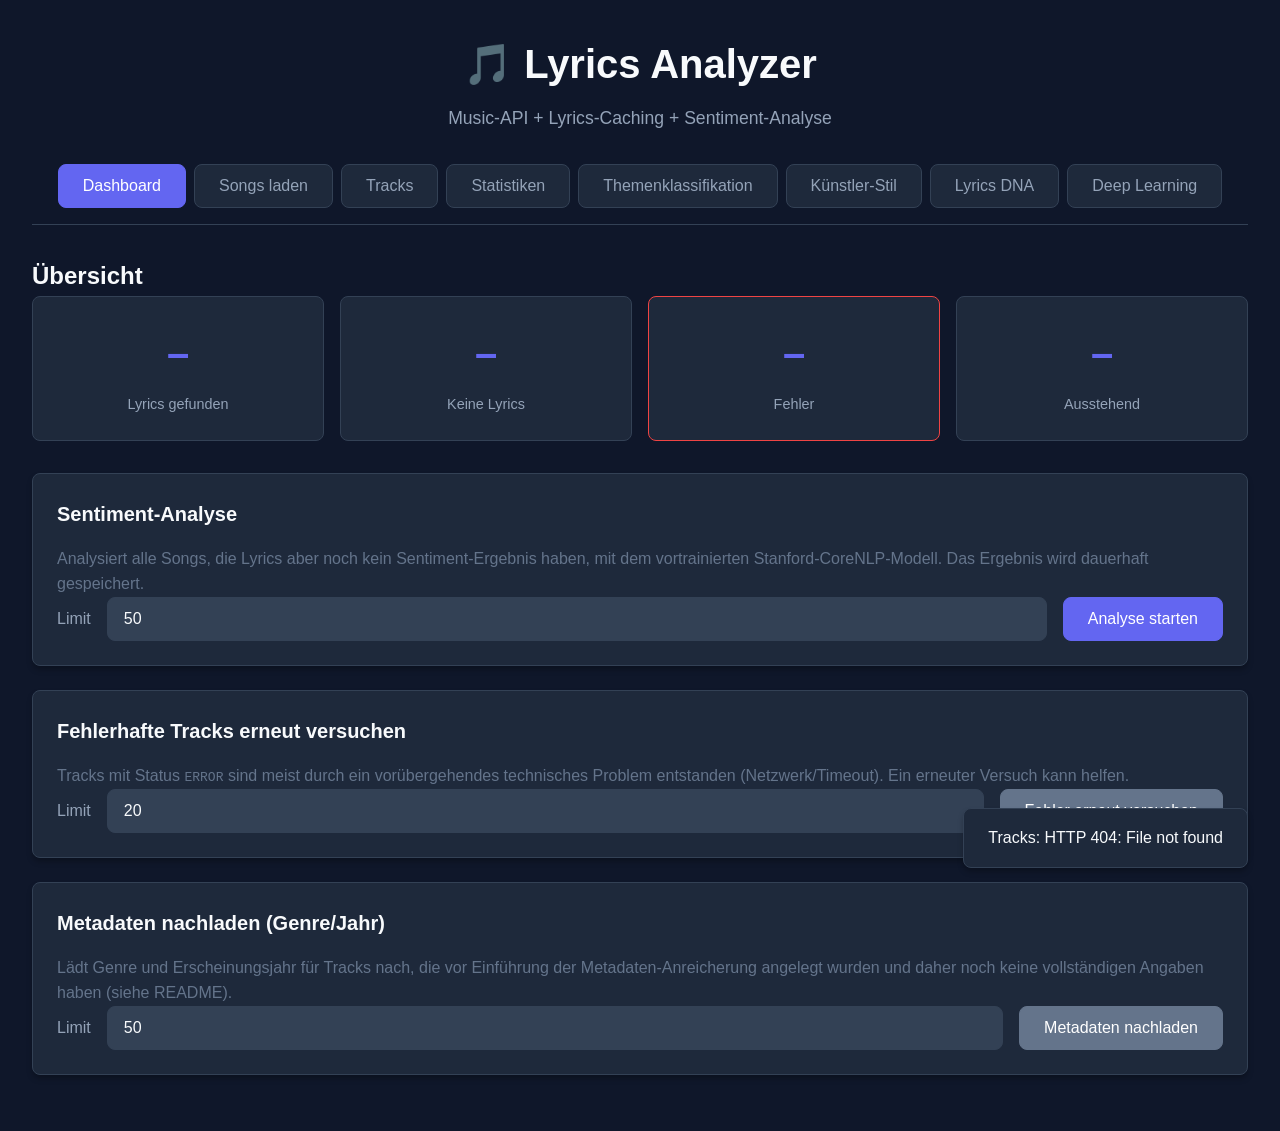
==== commit d9ec1afc: "deleting plotting" ====
--- a/src/main/resources/static/index.html
+++ b/src/main/resources/static/index.html
@@ -5,7 +5,6 @@
     <meta name="viewport" content="width=device-width, initial-scale=1.0">
     <title>Lyrics Analyzer</title>
     <link rel="stylesheet" href="style.css">
-    <script src="https://cdn.plot.ly/plotly-2.32.0.min.js"></script>
 </head>
 <body>
 <div class="app">
@@ -24,7 +23,6 @@
         <button class="tab-button" data-tab="style">Künstler-Stil</button>
         <button class="tab-button" data-tab="dna">Lyrics DNA</button>
         <button class="tab-button" data-tab="deeplearning">Deep Learning</button>
-        <button class="tab-button" data-tab="plots">Analyse-Plots</button>
     </nav>
 
     <main>
@@ -310,6 +308,7 @@
                 <div id="dna-details-result" class="result-box hidden"></div>
             </div>
         </section>
+
         <!-- DEEP LEARNING -->
         <section class="tab-panel" id="panel-deeplearning">
             <h2>Deep Learning – Themenklassifikation</h2>
@@ -366,6 +365,7 @@
                 <div id="dl-train-result" class="result-box hidden"></div>
             </div>
 
+
             <!-- Einzelklassifikation -->
             <div class="card">
                 <h3>Einzelnen Track klassifizieren</h3>
@@ -400,125 +400,8 @@
                 <div id="dl-compare-result" class="result-box hidden"></div>
             </div>
         </section>
-        <!-- ====== ANALYSE-PLOTS TAB (in <nav class="tabs"> einfügen) ====== -->
-        <button class="tab-button" data-tab="plots">Analyse-Plots</button>
-
-        <!-- ====== PANEL (vor dem schließenden </main>-Tag einfügen) ====== -->
-        <section class="tab-panel" id="panel-plots">
-            <h2>Analyse-Plots</h2>
-            <p class="muted" style="margin-bottom:1.5rem;">
-                Interaktive Plotly.js-Visualisierungen der Style-Features, Sentiment-Werte und Themes.
-                Alle Plots basieren auf den aktuell in der Datenbank gespeicherten Tracks.
-                <strong>Voraussetzung:</strong> Tracks mit Lyrics + Sentiment-Analyse.
-            </p>
-
-            <div style="display:flex;gap:1rem;align-items:center;flex-wrap:wrap;margin-bottom:1.5rem;">
-                <button class="btn btn-primary" id="btn-render-plots">Alle Plots laden</button>
-                <span class="muted" style="font-size:0.85rem;">
-            Tipp: In jedem Plot kann gezoomt, gescrollt und gefiltert werden (Legende anklicken).
-        </span>
-            </div>
-
-            <!-- 1. SPLOM -->
-            <div class="card">
-                <h3>1. Scatter Matrix (SPLOM) – Style-Features nach Genre</h3>
-                <p class="muted" style="margin-bottom:0.75rem;">
-                    Jeder Punkt = ein Track. Farbe = Genre-Kategorie. Zeigt Korrelationen
-                    zwischen den 6 wichtigsten Style-Features auf einen Blick.
-                    Interessant: Trennen sich Rock- und Rap-Tracks im Feature-Raum?
-                </p>
-                <div id="plot-splom" style="min-height:300px;">
-                    <p class="muted" style="padding:1rem;">→ „Alle Plots laden" drücken</p>
-                </div>
-            </div>
-
-            <!-- 2. Parallel Coordinates -->
-            <div class="card">
-                <h3>2. Parallel Coordinates – Style-Profil je Künstler</h3>
-                <p class="muted" style="margin-bottom:0.75rem;">
-                    Jede Linie = ein Künstler (Durchschnitt seiner Tracks). Farbe = Genre.
-                    Achsen können per Drag verschoben werden. Wertebereiche auf jeder Achse
-                    einschränken, um Künstler-Cluster zu isolieren.
-                </p>
-                <div id="plot-parallel" style="min-height:300px;">
-                    <p class="muted" style="padding:1rem;">→ „Alle Plots laden" drücken</p>
-                </div>
-            </div>
-
-            <!-- 3. Violin Plot -->
-            <div class="card">
-                <h3>3. Violin-Plot – Feature-Verteilung nach Sentiment-Klasse</h3>
-                <p class="muted" style="margin-bottom:0.75rem;">
-                    Zeigt die Verteilung eines gewählten Features über die fünf Sentiment-Klassen.
-                    Unterscheiden sich sehr negative und sehr positive Songs in ihrer Reimdichte?
-                </p>
-                <div style="margin-bottom:1rem;">
-                    <label for="violin-feature-select" style="color:var(--text-secondary);margin-right:0.5rem;">Feature:</label>
-                    <select id="violin-feature-select" style="min-width:220px;">
-                        <option value="uniqueWordRatio">Unique-Wort-Anteil</option>
-                        <option value="rhymeDensity">Reimdichte</option>
-                        <option value="avgWordLength">Ø Wortlänge</option>
-                        <option value="avgLineLength">Ø Zeilenlänge</option>
-                        <option value="exclamationDensity">Ausrufezeichen-Dichte</option>
-                        <option value="questionMarkDensity">Fragezeichen-Dichte</option>
-                        <option value="capitalWordRatio">Großbuchstaben-Anteil</option>
-                    </select>
-                </div>
-                <div id="plot-violin" style="min-height:300px;">
-                    <p class="muted" style="padding:1rem;">→ „Alle Plots laden" drücken</p>
-                </div>
-            </div>
-
-            <!-- 4. Korrelations-Heatmap -->
-            <div class="card">
-                <h3>4. Korrelationsmatrix – Pearson r zwischen allen Features</h3>
-                <p class="muted" style="margin-bottom:0.75rem;">
-                    Zeigt, welche Style-Features stark korrelieren (blau = positiv, rot = negativ).
-                    Hohe Korrelation = redundante Features; hilft, das Modell zu verstehen.
-                </p>
-                <div id="plot-heatmap" style="min-height:300px;">
-                    <p class="muted" style="padding:1rem;">→ „Alle Plots laden" drücken</p>
-                </div>
-            </div>
-
-            <!-- 5. Bubble Chart (Themes) -->
-            <div class="card">
-                <h3>5. Bubble Chart – Theme-Cluster im Feature-Raum</h3>
-                <p class="muted" style="margin-bottom:0.75rem;">
-                    Jeder Punkt = ein gelabelter Track. X = Unique-Wort-Anteil, Y = Reimdichte,
-                    Blasengröße = Sentiment. Farbe = Theme-Label. Trennen sich die Themes voneinander?
-                    (Voraussetzung: Tracks mit Theme-Labels im Tracks-Tab)
-                </p>
-                <div id="plot-theme-bubble" style="min-height:300px;">
-                    <p class="muted" style="padding:1rem;">→ „Alle Plots laden" drücken</p>
-                </div>
-            </div>
-
-            <!-- 6. Sentiment-Trend -->
-            <div class="card">
-                <h3>6. Sentiment-Trend nach Erscheinungsjahr &amp; Genre</h3>
-                <p class="muted" style="margin-bottom:0.75rem;">
-                    Wie entwickelt sich das Sentiment über die Jahre – und unterscheiden sich
-                    Genres in ihrem zeitlichen Verlauf? (Voraussetzung: Metadaten nachladen im Dashboard)
-                </p>
-                <div id="plot-sentiment-trend" style="min-height:300px;">
-                    <p class="muted" style="padding:1rem;">→ „Alle Plots laden" drücken</p>
-                </div>
-            </div>
-
-            <!-- 7. Radar Chart -->
-            <div class="card">
-                <h3>7. Radar-Chart – Style-Profil nach Genre</h3>
-                <p class="muted" style="margin-bottom:0.75rem;">
-                    Normalisiertes Durchschnitts-Style-Profil pro Genre-Kategorie.
-                    Alle Features auf 0–1 skaliert für direkte Vergleichbarkeit.
-                    Welches Genre reimt am meisten? Wer hat die längsten Wörter?
-                </p>
-                <div id="plot-genre-radar" style="min-height:300px;">
-                    <p class="muted" style="padding:1rem;">→ „Alle Plots laden" drücken</p>
-                </div>
-            </div>
-        </section>
+
+
     </main>
 
     <!-- Track-Detail Modal -->
@@ -532,9 +415,7 @@
     <div id="toast" class="toast hidden"></div>
 
 </div>
-
 <script src="js/api.js"></script>
 <script src="js/app.js"></script>
-<script src="js/plots.js"></script>
 </body>
 </html>
